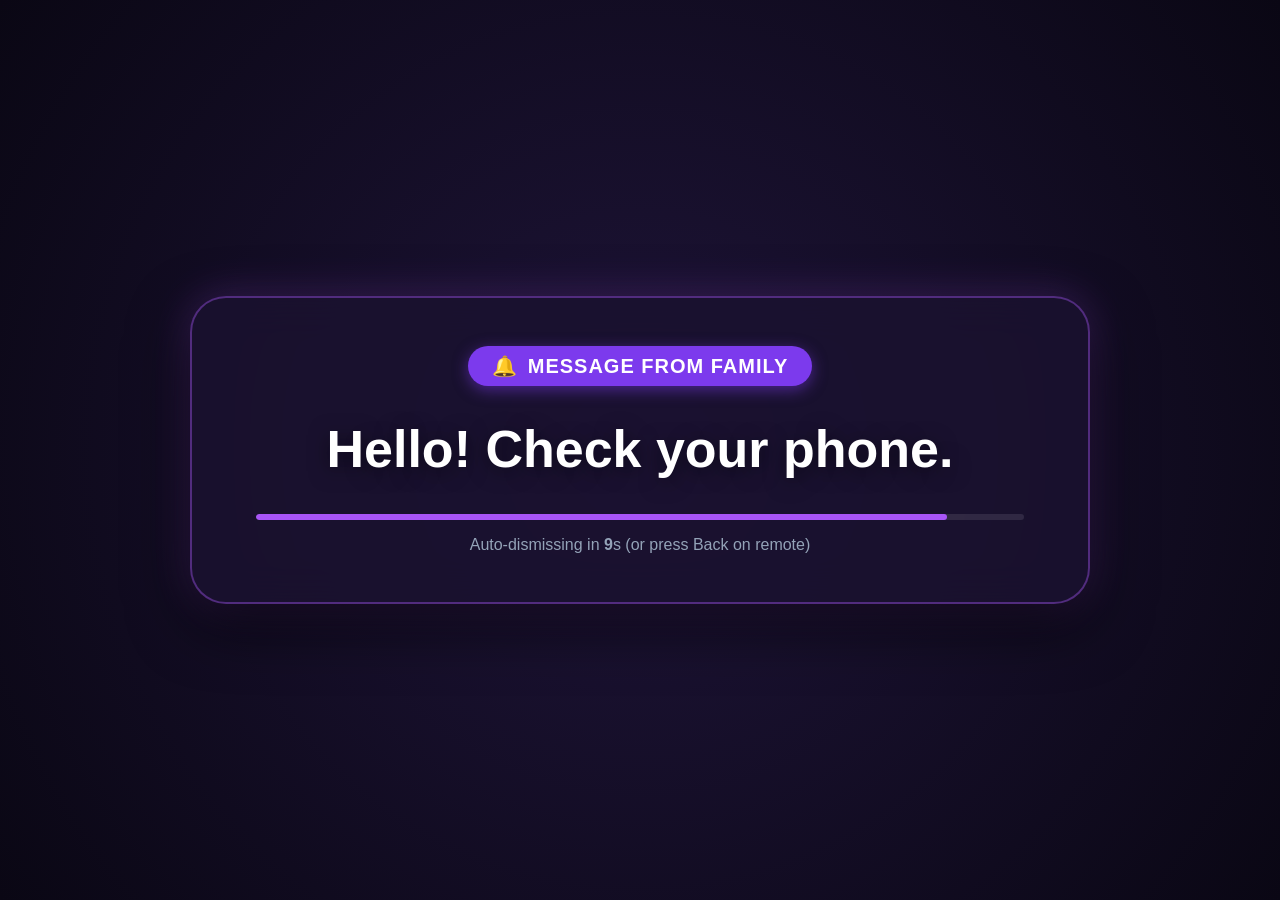
==== SmartTV-Orbit/web/alert.html @ f4296dec "Add TV Family Alert overlay, Night Volume Guard, and WAN casting suite" ====
<!DOCTYPE html>
<html lang="en">
<head>
  <meta charset="UTF-8">
  <meta name="viewport" content="width=device-width, initial-scale=1.0">
  <title>SmartTV Orbit | TV Message</title>
  <style>
    * {
      box-sizing: border-box;
      margin: 0;
      padding: 0;
    }
    body {
      background: radial-gradient(circle at center, #1e1438, #0a0714);
      color: #f1f5f9;
      font-family: -apple-system, BlinkMacSystemFont, "Segoe UI", Roboto, Helvetica, Arial, sans-serif;
      display: flex;
      flex-direction: column;
      align-items: center;
      justify-content: center;
      height: 100vh;
      overflow: hidden;
      text-align: center;
      padding: 40px;
    }
    .card {
      background: rgba(26, 18, 48, 0.85);
      border: 2px solid rgba(168, 85, 247, 0.4);
      border-radius: 36px;
      padding: 48px 64px;
      max-width: 900px;
      width: 90%;
      box-shadow: 0 20px 60px rgba(0, 0, 0, 0.7), 0 0 40px rgba(168, 85, 247, 0.3);
      backdrop-filter: blur(20px);
      animation: popIn 0.35s cubic-bezier(0.175, 0.885, 0.32, 1.275);
    }
    @keyframes popIn {
      from { transform: scale(0.85); opacity: 0; }
      to { transform: scale(1); opacity: 1; }
    }
    .badge {
      display: inline-flex;
      align-items: center;
      gap: 10px;
      background: #7c3aed;
      color: white;
      font-size: 20px;
      font-weight: 700;
      padding: 8px 24px;
      border-radius: 9999px;
      margin-bottom: 28px;
      box-shadow: 0 4px 15px rgba(124, 58, 237, 0.5);
      text-transform: uppercase;
      letter-spacing: 1px;
    }
    .message {
      font-size: 52px;
      font-weight: 800;
      line-height: 1.35;
      color: #ffffff;
      margin-bottom: 30px;
      word-break: break-word;
      text-shadow: 0 4px 20px rgba(0, 0, 0, 0.5);
    }
    .countdown-bar {
      width: 100%;
      height: 6px;
      background: rgba(255, 255, 255, 0.1);
      border-radius: 3px;
      overflow: hidden;
      margin-top: 24px;
    }
    .countdown-fill {
      height: 100%;
      width: 100%;
      background: #a855f7;
      border-radius: 3px;
      transition: width 1s linear;
    }
    .dismiss-hint {
      margin-top: 16px;
      font-size: 16px;
      color: #94a3b8;
    }
  </style>
</head>
<body>

  <div class="card">
    <div class="badge">
      <span>🔔</span> Message from Family
    </div>
    <div class="message" id="msg-text">
      Message from Dev
    </div>
    <div class="countdown-bar">
      <div class="countdown-fill" id="bar"></div>
    </div>
    <div class="dismiss-hint">
      Auto-dismissing in <b id="timer" class="text-white">10</b>s (or press Back on remote)
    </div>
  </div>

  <script>
    const params = new URLSearchParams(window.location.search);
    const rawMsg = params.get('msg') || 'Hello! Check your phone.';
    document.getElementById('msg-text').textContent = decodeURIComponent(rawMsg);

    let totalSeconds = 10;
    let remaining = totalSeconds;
    const bar = document.getElementById('bar');
    const timer = document.getElementById('timer');

    const interval = setInterval(() => {
      remaining--;
      timer.textContent = remaining;
      bar.style.width = ((remaining / totalSeconds) * 100) + '%';

      if (remaining <= 0) {
        clearInterval(interval);
        window.history.back();
      }
    }, 1000);
  </script>
</body>
</html>
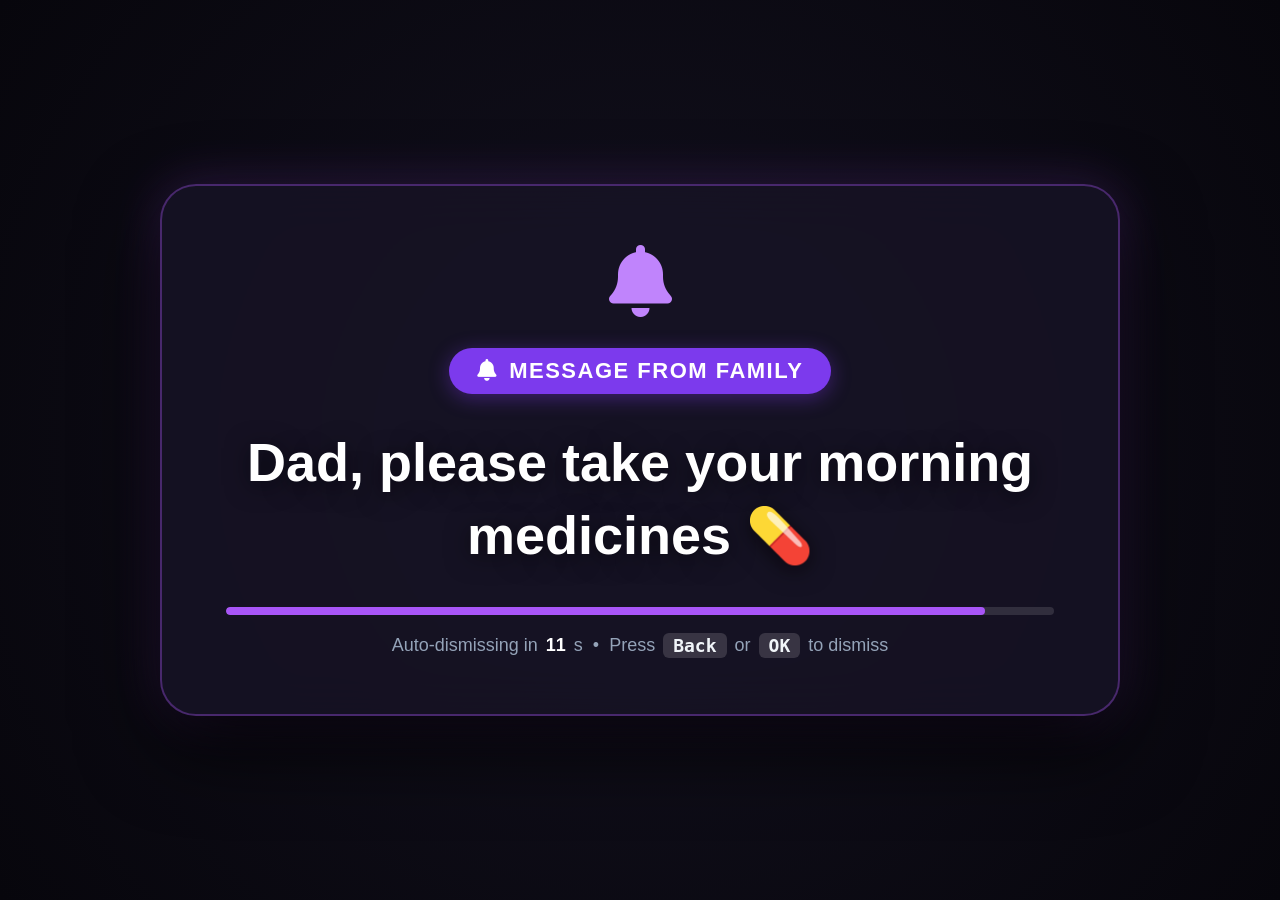
==== commit d41cc122: "Implement Feature 2 (Live Status & Peek), Feature 3 (Push-to-TV Cast), and Feature 4 (Medication Rem" ====
--- a/SmartTV-Orbit/web/alert.html
+++ b/SmartTV-Orbit/web/alert.html
@@ -3,7 +3,8 @@
 <head>
   <meta charset="UTF-8">
   <meta name="viewport" content="width=device-width, initial-scale=1.0">
-  <title>SmartTV Orbit | TV Message</title>
+  <title>SmartTV Orbit | TV Notification</title>
+  <link rel="stylesheet" href="https://cdnjs.cloudflare.com/ajax/libs/font-awesome/6.5.1/css/all.min.css">
   <style>
     * {
       box-sizing: border-box;
@@ -11,8 +12,8 @@
       padding: 0;
     }
     body {
-      background: radial-gradient(circle at center, #1e1438, #0a0714);
-      color: #f1f5f9;
+      background: radial-gradient(circle at center, #13111f, #07060c);
+      color: #f8fafc;
       font-family: -apple-system, BlinkMacSystemFont, "Segoe UI", Roboto, Helvetica, Arial, sans-serif;
       display: flex;
       flex-direction: column;
@@ -22,51 +23,79 @@
       overflow: hidden;
       text-align: center;
       padding: 40px;
+      user-select: none;
     }
     .card {
-      background: rgba(26, 18, 48, 0.85);
-      border: 2px solid rgba(168, 85, 247, 0.4);
+      background: rgba(22, 19, 36, 0.92);
+      border: 2px solid rgba(168, 85, 247, 0.35);
       border-radius: 36px;
-      padding: 48px 64px;
-      max-width: 900px;
-      width: 90%;
-      box-shadow: 0 20px 60px rgba(0, 0, 0, 0.7), 0 0 40px rgba(168, 85, 247, 0.3);
-      backdrop-filter: blur(20px);
-      animation: popIn 0.35s cubic-bezier(0.175, 0.885, 0.32, 1.275);
+      padding: 56px 64px;
+      max-width: 960px;
+      width: 92%;
+      box-shadow: 0 30px 80px rgba(0, 0, 0, 0.85), 0 0 50px rgba(168, 85, 247, 0.25);
+      backdrop-filter: blur(24px);
+      animation: popIn 0.4s cubic-bezier(0.16, 1, 0.3, 1);
+      position: relative;
     }
     @keyframes popIn {
-      from { transform: scale(0.85); opacity: 0; }
+      from { transform: scale(0.82); opacity: 0; }
       to { transform: scale(1); opacity: 1; }
     }
     .badge {
       display: inline-flex;
       align-items: center;
-      gap: 10px;
+      gap: 12px;
       background: #7c3aed;
       color: white;
-      font-size: 20px;
+      font-size: 22px;
       font-weight: 700;
-      padding: 8px 24px;
+      padding: 10px 28px;
       border-radius: 9999px;
-      margin-bottom: 28px;
-      box-shadow: 0 4px 15px rgba(124, 58, 237, 0.5);
+      margin-bottom: 32px;
+      box-shadow: 0 4px 20px rgba(124, 58, 237, 0.4);
       text-transform: uppercase;
-      letter-spacing: 1px;
+      letter-spacing: 1.5px;
+    }
+    .badge.type-med {
+      background: linear-gradient(135deg, #059669, #10b981);
+      box-shadow: 0 4px 25px rgba(16, 185, 129, 0.5);
+    }
+    .badge.type-water {
+      background: linear-gradient(135deg, #0284c7, #38bdf8);
+      box-shadow: 0 4px 25px rgba(56, 189, 248, 0.5);
+    }
+    .badge.type-call {
+      background: linear-gradient(135deg, #d97706, #f59e0b);
+      box-shadow: 0 4px 25px rgba(245, 158, 11, 0.5);
+    }
+    .badge.type-love {
+      background: linear-gradient(135deg, #e11d48, #f43f5e);
+      box-shadow: 0 4px 25px rgba(244, 63, 94, 0.5);
+    }
+    .icon-hero {
+      font-size: 72px;
+      margin-bottom: 24px;
+      display: inline-block;
+      animation: gentlePulse 2s infinite ease-in-out;
+    }
+    @keyframes gentlePulse {
+      0%, 100% { transform: scale(1); }
+      50% { transform: scale(1.08); }
     }
     .message {
-      font-size: 52px;
+      font-size: 54px;
       font-weight: 800;
       line-height: 1.35;
       color: #ffffff;
-      margin-bottom: 30px;
+      margin-bottom: 36px;
       word-break: break-word;
-      text-shadow: 0 4px 20px rgba(0, 0, 0, 0.5);
+      text-shadow: 0 4px 24px rgba(0, 0, 0, 0.6);
     }
     .countdown-bar {
       width: 100%;
-      height: 6px;
-      background: rgba(255, 255, 255, 0.1);
-      border-radius: 3px;
+      height: 8px;
+      background: rgba(255, 255, 255, 0.12);
+      border-radius: 9999px;
       overflow: hidden;
       margin-top: 24px;
     }
@@ -74,21 +103,42 @@
       height: 100%;
       width: 100%;
       background: #a855f7;
-      border-radius: 3px;
+      border-radius: 9999px;
       transition: width 1s linear;
     }
+    .countdown-fill.type-med { background: #10b981; }
+    .countdown-fill.type-water { background: #38bdf8; }
+    .countdown-fill.type-call { background: #f59e0b; }
+    .countdown-fill.type-love { background: #f43f5e; }
     .dismiss-hint {
-      margin-top: 16px;
-      font-size: 16px;
+      margin-top: 18px;
+      font-size: 18px;
       color: #94a3b8;
+      display: flex;
+      align-items: center;
+      justify-content: center;
+      gap: 8px;
+    }
+    .dismiss-hint kbd {
+      background: rgba(255, 255, 255, 0.15);
+      padding: 2px 10px;
+      border-radius: 6px;
+      font-weight: bold;
+      color: #f1f5f9;
     }
   </style>
 </head>
 <body>
 
-  <div class="card">
-    <div class="badge">
-      <span>🔔</span> Message from Family
+  <div class="card" id="alert-card">
+    <div id="icon-container" class="icon-hero">
+      <i class="fa-solid fa-bell text-purple-400"></i>
+    </div>
+    <div>
+      <div class="badge" id="badge-pill">
+        <span id="badge-icon"><i class="fa-solid fa-bell"></i></span>
+        <span id="badge-text">Message from Dev</span>
+      </div>
     </div>
     <div class="message" id="msg-text">
       Message from Dev
@@ -97,28 +147,132 @@
       <div class="countdown-fill" id="bar"></div>
     </div>
     <div class="dismiss-hint">
-      Auto-dismissing in <b id="timer" class="text-white">10</b>s (or press Back on remote)
+      Auto-dismissing in <b id="timer" style="color: #ffffff;">12</b>s &nbsp;•&nbsp; Press <kbd>Back</kbd> or <kbd>OK</kbd> to dismiss
     </div>
   </div>
 
   <script>
+    // Play gentle chime using Web Audio API
+    function playChime() {
+      try {
+        const AudioCtx = window.AudioContext || window.webkitAudioContext;
+        if (!AudioCtx) return;
+        const ctx = new AudioCtx();
+        if (ctx.state === 'suspended') ctx.resume();
+
+        const notes = [523.25, 659.25, 783.99, 1046.50]; // C5, E5, G5, C6
+        notes.forEach((freq, idx) => {
+          const osc = ctx.createOscillator();
+          const gain = ctx.createGain();
+          osc.type = 'sine';
+          osc.frequency.setValueAtTime(freq, ctx.currentTime + idx * 0.12);
+
+          gain.gain.setValueAtTime(0, ctx.currentTime + idx * 0.12);
+          gain.gain.linearRampToValueAtTime(0.18, ctx.currentTime + idx * 0.12 + 0.04);
+          gain.gain.exponentialRampToValueAtTime(0.0001, ctx.currentTime + idx * 0.12 + 0.8);
+
+          osc.connect(gain);
+          gain.connect(ctx.destination);
+
+          osc.start(ctx.currentTime + idx * 0.12);
+          osc.stop(ctx.currentTime + idx * 0.12 + 0.85);
+        });
+      } catch (e) {
+        console.warn('Audio chime unsupported:', e);
+      }
+    }
+
+    // Parse URL Parameters
     const params = new URLSearchParams(window.location.search);
-    const rawMsg = params.get('msg') || 'Hello! Check your phone.';
-    document.getElementById('msg-text').textContent = decodeURIComponent(rawMsg);
-
-    let totalSeconds = 10;
+    const rawMsg = params.get('msg') || 'Dad, please take your morning medicines 💊';
+    const type = (params.get('type') || 'msg').toLowerCase();
+    const title = params.get('title') || '';
+    const duration = parseInt(params.get('dur') || '12', 10);
+
+    const msgEl = document.getElementById('msg-text');
+    const badgeEl = document.getElementById('badge-pill');
+    const badgeTextEl = document.getElementById('badge-text');
+    const badgeIconEl = document.getElementById('badge-icon');
+    const iconContainer = document.getElementById('icon-container');
+    const barEl = document.getElementById('bar');
+    const timerEl = document.getElementById('timer');
+    const cardEl = document.getElementById('alert-card');
+
+    msgEl.textContent = decodeURIComponent(rawMsg);
+
+    // Apply Theme by Type
+    if (type === 'med') {
+      badgeEl.classList.add('type-med');
+      barEl.classList.add('type-med');
+      cardEl.style.borderColor = 'rgba(16, 185, 129, 0.4)';
+      cardEl.style.boxShadow = '0 30px 80px rgba(0, 0, 0, 0.85), 0 0 50px rgba(16, 185, 129, 0.3)';
+      badgeIconEl.innerHTML = '<i class="fa-solid fa-pills"></i>';
+      badgeTextEl.textContent = title || 'Medication Reminder';
+      iconContainer.innerHTML = '<i class="fa-solid fa-capsules" style="color: #34d399;"></i>';
+    } else if (type === 'water') {
+      badgeEl.classList.add('type-water');
+      barEl.classList.add('type-water');
+      cardEl.style.borderColor = 'rgba(56, 189, 248, 0.4)';
+      cardEl.style.boxShadow = '0 30px 80px rgba(0, 0, 0, 0.85), 0 0 50px rgba(56, 189, 248, 0.3)';
+      badgeIconEl.innerHTML = '<i class="fa-solid fa-glass-water"></i>';
+      badgeTextEl.textContent = title || 'Hydration Reminder';
+      iconContainer.innerHTML = '<i class="fa-solid fa-droplet" style="color: #38bdf8;"></i>';
+    } else if (type === 'call') {
+      badgeEl.classList.add('type-call');
+      barEl.classList.add('type-call');
+      cardEl.style.borderColor = 'rgba(245, 158, 11, 0.4)';
+      cardEl.style.boxShadow = '0 30px 80px rgba(0, 0, 0, 0.85), 0 0 50px rgba(245, 158, 11, 0.3)';
+      badgeIconEl.innerHTML = '<i class="fa-solid fa-phone"></i>';
+      badgeTextEl.textContent = title || 'Family Call';
+      iconContainer.innerHTML = '<i class="fa-solid fa-phone-volume" style="color: #fbbf24;"></i>';
+    } else if (type === 'love') {
+      badgeEl.classList.add('type-love');
+      barEl.classList.add('type-love');
+      cardEl.style.borderColor = 'rgba(244, 63, 94, 0.4)';
+      cardEl.style.boxShadow = '0 30px 80px rgba(0, 0, 0, 0.85), 0 0 50px rgba(244, 63, 94, 0.3)';
+      badgeIconEl.innerHTML = '<i class="fa-solid fa-heart"></i>';
+      badgeTextEl.textContent = title || 'Message of Care';
+      iconContainer.innerHTML = '<i class="fa-solid fa-heart" style="color: #fb7185;"></i>';
+    } else {
+      badgeTextEl.textContent = title || 'Message from Family';
+      iconContainer.innerHTML = '<i class="fa-solid fa-bell" style="color: #c084fc;"></i>';
+    }
+
+    // Play chime on load
+    window.addEventListener('DOMContentLoaded', () => {
+      setTimeout(playChime, 200);
+    });
+
+    // Dismiss function
+    function dismiss() {
+      if (window.history.length > 1) {
+        window.history.back();
+      } else {
+        window.close();
+      }
+    }
+
+    // Remote D-Pad / Back / Enter key listener
+    window.addEventListener('keydown', (e) => {
+      // Android Back = 4 / Escape / Backspace, Enter / OK = 13 / 23
+      if (['Escape', 'Backspace', 'Enter', ' ', 'ArrowLeft', 'ArrowRight'].includes(e.key) || e.keyCode === 4 || e.keyCode === 23) {
+        dismiss();
+      }
+    });
+
+    // Countdown timer
+    let totalSeconds = duration > 0 ? duration : 12;
     let remaining = totalSeconds;
-    const bar = document.getElementById('bar');
-    const timer = document.getElementById('timer');
+    timerEl.textContent = remaining;
 
     const interval = setInterval(() => {
       remaining--;
-      timer.textContent = remaining;
-      bar.style.width = ((remaining / totalSeconds) * 100) + '%';
+      timerEl.textContent = remaining;
+      barEl.style.width = ((remaining / totalSeconds) * 100) + '%';
 
       if (remaining <= 0) {
         clearInterval(interval);
-        window.history.back();
+        dismiss();
       }
     }, 1000);
   </script>
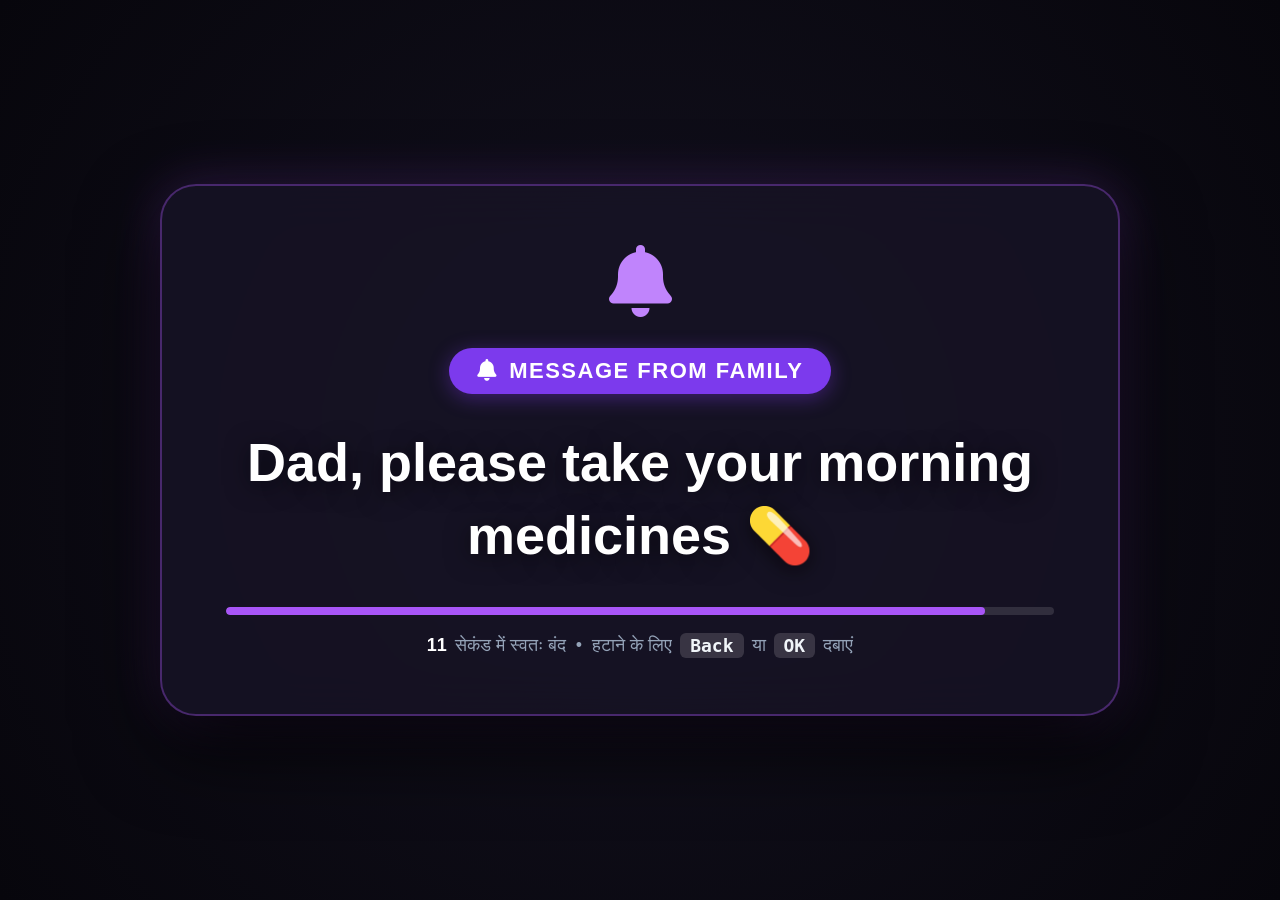
==== commit 0958abba: "feat: hindi localization, clean minimal remote design, and instant single-command continuous volume " ====
--- a/SmartTV-Orbit/web/alert.html
+++ b/SmartTV-Orbit/web/alert.html
@@ -147,7 +147,7 @@
       <div class="countdown-fill" id="bar"></div>
     </div>
     <div class="dismiss-hint">
-      Auto-dismissing in <b id="timer" style="color: #ffffff;">12</b>s &nbsp;•&nbsp; Press <kbd>Back</kbd> or <kbd>OK</kbd> to dismiss
+      <b id="timer" style="color: #ffffff;">12</b> सेकंड में स्वतः बंद &nbsp;•&nbsp; हटाने के लिए <kbd>Back</kbd> या <kbd>OK</kbd> दबाएं
     </div>
   </div>
 
